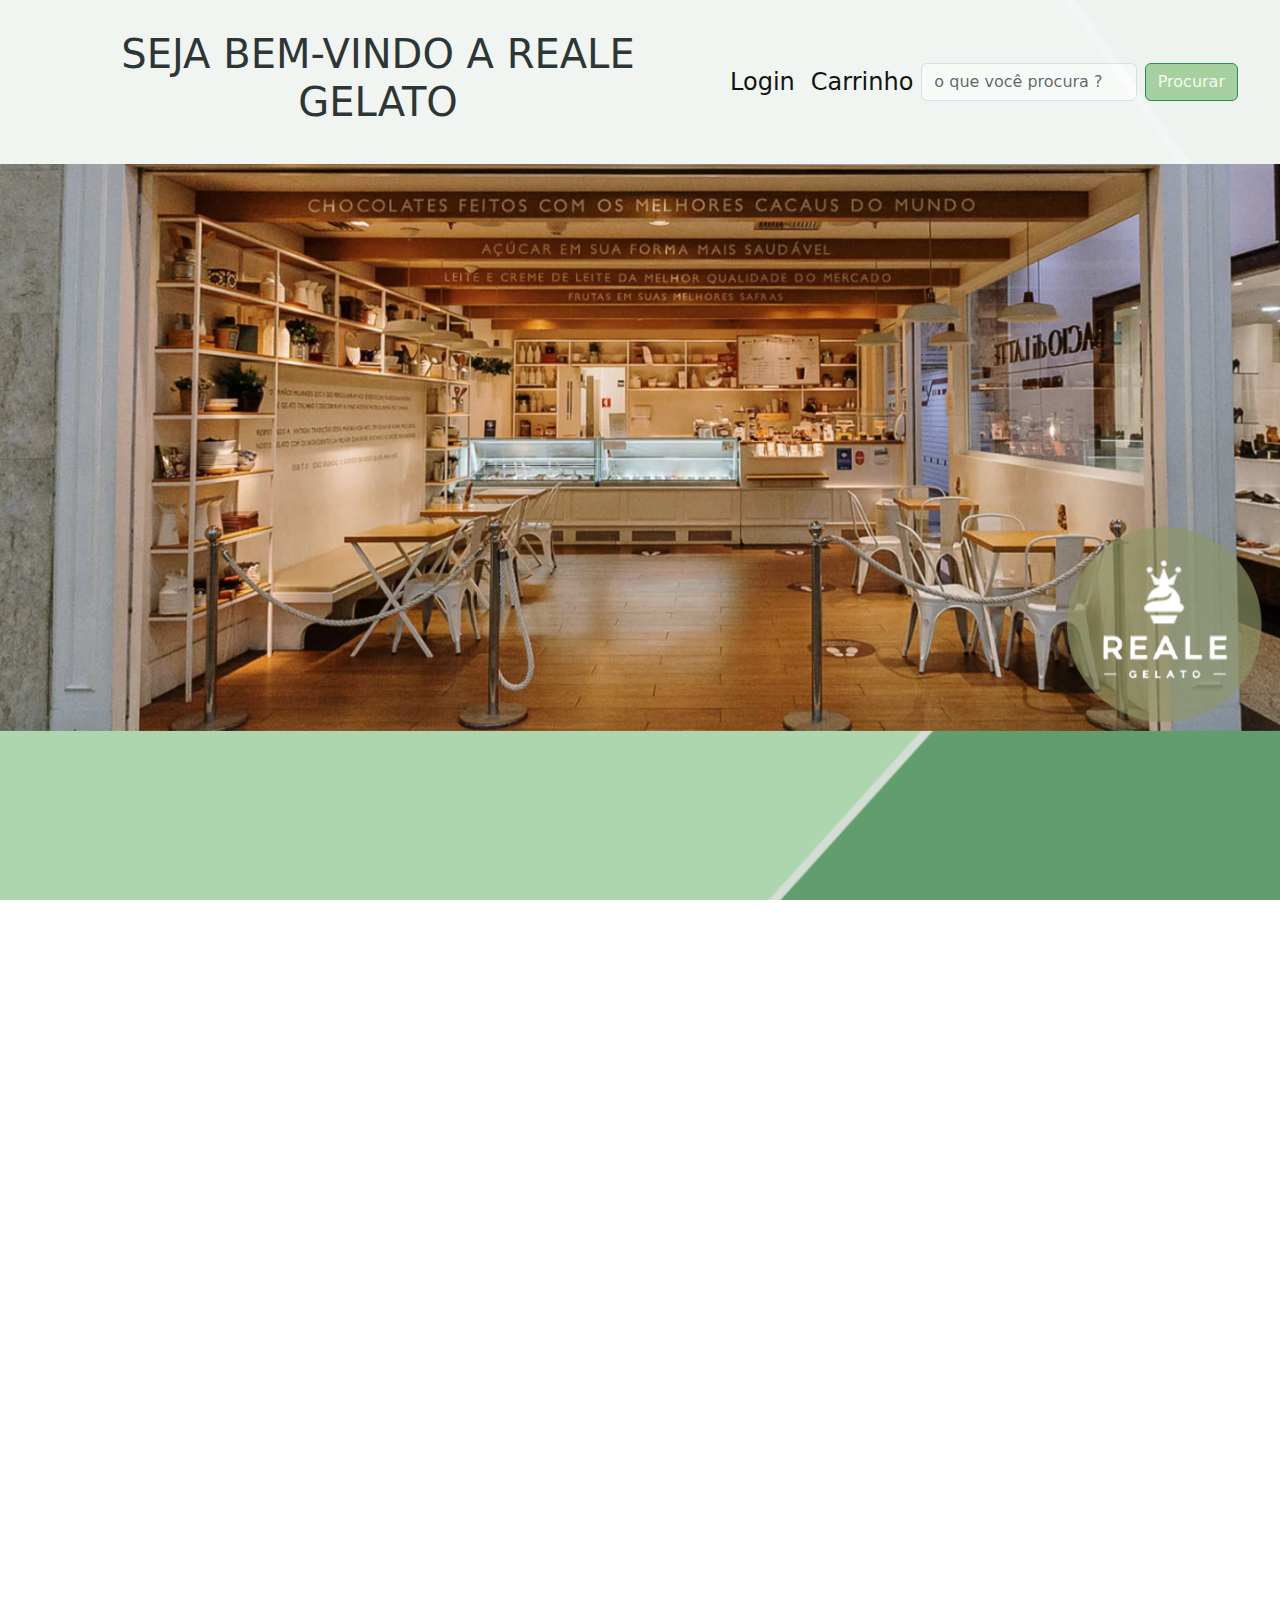
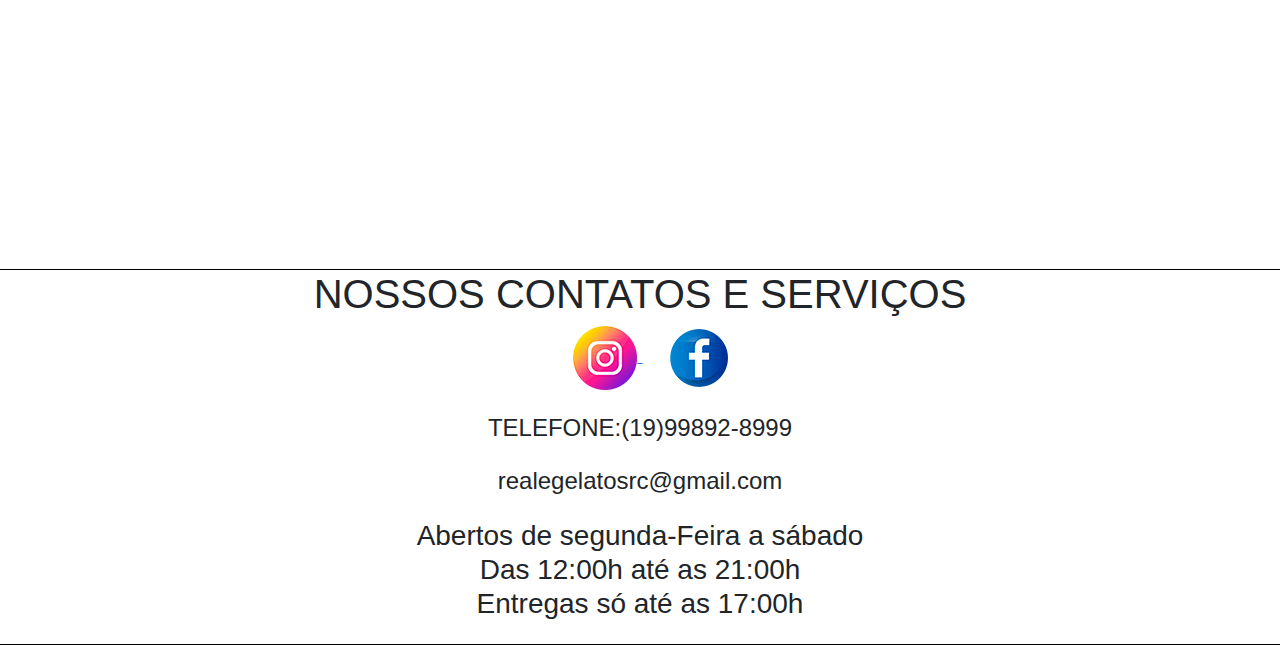
==== index.html @ 561f7391 "coloquei animacoes de js nos cardapios,e fiz uma pg de agradecimento" ====
<!doctype html>
<html lang="pt-br">

<head>
  <meta charset="utf-8">
  <meta name="viewport" content="width=device-width, initial-scale=1">
  <title>REALE GELATO</title>
  <link href="https://unpkg.com/aos@2.3.1/dist/aos.css" rel="stylesheet">
  <script src="https://unpkg.com/aos@2.3.1/dist/aos.js"></script>
  <link href="https://cdn.jsdelivr.net/npm/bootstrap@5.3.3/dist/css/bootstrap.min.css" rel="stylesheet"
    integrity="sha384-QWTKZyjpPEjISv5WaRU9OFeRpok6YctnYmDr5pNlyT2bRjXh0JMhjY6hW+ALEwIH" crossorigin="anonymous">
  <link rel="stylesheet" href="css/style.css">
</head>

<body>


  <nav class="navbar navbar-expand-lg bg-body-tertiary navbarcss">
    <div class="container-fluid">
      <button class="navbar-toggler" type="button" data-bs-toggle="collapse" data-bs-target="#navbarTogglerDemo03" aria-controls="navbarTogglerDemo03" aria-expanded="false" aria-label="Toggle navigation">
       <span class="navbar-toggler-icon"></span>
      </button>
      <h1>SEJA BEM-VINDO A REALE GELATO</h1>
      <div class="collapse navbar-collapse" id="navbarTogglerDemo03">
        <ul class="navbar-nav me-auto mb-2 mb-lg-0 box-link">
          <li class="nav-item">
            <a class="nav-link active link-navbar" aria-current="page" href="cadastro.html">Login</a>
          </li>
          <li class="nav-item">
            <a class="nav-link active link-navbar" href="carrinho.html">Carrinho</a>
          </li>
         
        </ul>
        <form class="d-flex" role="search">
          <input class="form-control me-2" type="search" placeholder="o que você procura ?" aria-label="Search">
          <button class="btn btn-outline-success pesquisar" type="submit">Procurar</button>
        </form>
      </div>
    </div>
  </nav>



  <div id="carouselExampleSlidesOnly" class="carousel slide" data-bs-ride="carousel">
    <div class="carousel-inner">
      <div class="carousel-item active" data-bs-interval="4000">
        <img src="imagecarrosel/ini.png" class="d-block w-100" alt="...">
      </div>
      <div class="carousel-item" data-bs-interval="4000">
        <img src="imagecarrosel/saboresnvsmilks.png" class="d-block w-100" alt="...">
      </div>
      <div class="carousel-item" data-bs-interval="4000">
        <img src="imagecarrosel/pisinicial.png" class="d-block w-100" alt="...">
      </div>
    </div>
  </div>

  <div class="card-container">
    <div class="card"  data-aos="fade-left">
      <img src="imagemassa/massa-cardapio.png" alt="">
      <div class="card-content">
        <h3>massa</h3>
        <p>Conhecido como sorvete artesanal, Sobremesa cremosa e saborosa,feita com igredientes frescos e naturais.Preparados em pequenos lotes para garantir qualidade, sabores excepcionais, frescor e suavidade a clientela.E um verdadeiro deleite para os amantes de sobremesa.
        </p>
        <a href="cardapiomassa.html" class="btn">VEJA MAIS</a>
      </div>
    </div>

    <div class="card" data-aos="fade-left">
      <img src="imagemilkshake/milkshake-cardapio.png" alt="">
      <div class="card-content">
        <h3>milkshake</h3>
        <p>Milkshakes cremosos e refrescantes,feito com massa de morango, chocolate,creme e baunilha ,com igredientes saborosos. Com a consistência espessa e suave,sera feito em copos altos com canudos largos, com chantilly em cima,seguido com suas caldas.
        </p>
        <a href="cardapiomilkshake.html" class="btn">VEJA MAIS</a>
      </div>
    </div>

    <div class="card"  data-aos="fade-left">
      <img src="imagepicoles/picole-cardapio.png" alt="">
      <div class="card-content">
        <h3>picoles</h3>
        <p>É deliciosa sobremesa que transforma  sabores em momentos refrescantes. Com sua forma icônica e cores vibrantes, ele lhe promete uma sensação unica com um frescor incrivel a cada mordida com seu exterior crocante ou suave. 
        </p>
        <a href="cardapiopicoles.html" class="btn">VEJA MAIS</a>
      </div>
    </div>
    
  </div>

  <div class="container">
    <div class="fundosobrenos" data-aos="zoom-in">
      <h1>SOBRE NÓS</h1>
      <div class="escrita">
        <h3 id="frase">BEM-VINDO À NOSSA SORVETERIA ITALIANA, ONDE TRADIÇÃO E SABOR SE ENCONTRAM PARA CRIAR MOMENTOS
          SABOROSOS PARA <br><br> SUA
          VIDA. <br><br> ESTAMOS LOCALIZADOS EM RIO CLARO-SP,CENTRO, VENHA VISITAR NOSSA SORVETERIA ITALIANA ,ONDE CADA
          SORVETE É UMA OBRA PRIMA. <br><br> FEITA COM PAIXÃO E OS MELHORES INGREDIENTES EM NOSSO ESPAÇO ACOLHEDOR E
          ENCANTADOR, VOCÊ DESCOBRIRÁ UMA VARIEDADE DE SABORES QUE CAPTURAM A ESSÊNCIA DAS <br><br> SORVETERIAS
          ITALIANAS. DESDE E OS
          CLASSICOS COMO PISTACHE, CADA SORVETE NOSSO É PREPARADO DIARIAMENTE PARA GARANTIR FRESCOR E QUALIDADE
          INCOMPARÁVEIS. </h3>
      </div>
    </div>
  </div>


  <div class="footer">
    <div class="footer-interior">
      <h1 class="titulocontatos">NOSSOS CONTATOS E SERVIÇOS</h1>
      <a href="https://www.instagram.com/accounts/login/">
        <img src="imagelogos/instagram.png" class="rede-social" alt="">
      </a>

      <a href="https://www.facebook.com/?locale=pt_BR">
        <img src="imagelogos/facebook2.png" class="rede-social" alt="">
      </a>

      <h4 class="contatos">TELEFONE:(19)99892-8999</h4>
      <h4 class="contatos">realegelatosrc@gmail.com</h4>
      <h3 class="contatos">Abertos de segunda-Feira a sábado <br> Das 12:00h até as 21:00h <br> Entregas só até as
        17:00h
      </h3>
    </div>
  </div>
   

  <script src="js/pginicial.js"></script>
  <script src="https://cdn.jsdelivr.net/npm/bootstrap@5.3.3/dist/js/bootstrap.bundle.min.js"
    integrity="sha384-YvpcrYf0tY3lHB60NNkmXc5s9fDVZLESaAA55NDzOxhy9GkcIdslK1eN7N6jIeHz"
    crossorigin="anonymous"></script>
</body>

</html>
---- css/style.css ----
@import url('https://fonts.googleapis.com/css2?family=Anton+SC&display=swap');

@import url('https://fonts.googleapis.com/css2?family=Ultra&display=swap');


@media only screen and (max-width: 768px) {

}

*{
    margin: 0px;
    padding: 0px;
    box-sizing: border-box;

}   

body{
    background-image: url(../imagefundos/fundocardapio.png);
    margin: 0;
    padding: 0;
    height: 100%;
    box-sizing: border-box;
    background-size: cover;
    background-attachment: fixed;
    text-align: center;
}

.navbarcss{
    padding: 30px;
    position: sticky;
    top: 0;
    z-index: 1;
    opacity: 90%;
    width: 100%;
}

.box-link{
   margin-left: 0.5rem;
}

.link-navbar{
    font-size: 24px;
    
}


.pesquisar{
    background-color: #A8D2A0;
    color: white;
    transition: all ease-in-out 1.1s;
}

.pesquisar:hover{
    scale: 1.1;
}

.titulo-frase{
    font-size: 2.5rem;
}

.card-container{
   display: flex;
   justify-content: center;
   flex-wrap: wrap;
   margin-top: 50px;
   gap: 2rem;
   margin-bottom: 3rem; 
    
}

.card{
    width: 25rem;
    background-color: #ffffff;
    border-radius: 15px;
    overflow: hidden;
    box-shadow: 0px 2px 4px rgb(0,0,0,0.2);
    transition: all ease-in-out 0.5s;
   
    img{
        width: 100%;
        height: auto;
    }
}
.card:hover{
    scale: 1.1;
}

.card-content{
    padding: 2rem;

    h3{
        font-family: "Anton SC", sans-serif;
        font-weight: 400;
        font-style: normal;
    }

    p{
        font-family: Arial, Helvetica, sans-serif;
        font-size: 15px;
        line-height: 1.3;
    }

    .btn{
        display: inline-block;
        padding: 8px 16px;
        background-color: #4BC4DA;
        color: white;
        text-decoration: none;
        border-radius: 15px;
        margin-top: 1rem;
    }
}

.container{
    display: flex;
    justify-content: center;
    align-items: center;
    margin-bottom: 4rem;
}

.fundosobrenos{
    background-color: white;
    opacity: 90%;
    padding: 1rem;
    width: 80rem;
    height: 100%;
    border-radius: 2rem;
  
    
    #frase{
        font-size: 1.5rem;
        margin-top: 1rem;
    }

        

    h1{
        font-family: "Anton SC", sans-serif;
        font-weight: 400;
        font-style: normal;
        color: rgb(0, 0, 0);
        
        
    }

    h3{
        margin-left: 1rem;
        margin-top: -0.5rem;
        font-family: "Anton SC", sans-serif;
        font-weight: 400;
        font-style: normal;
        color: rgb(0, 0, 0);
        
    }

}


.footer{
    width: auto;
    height: 15rem;
}
.footer-interior{
    
    border-top: 1px solid black;
    border-bottom: 1px solid black;
    margin-top: 15px;
}
.rede-social{
    margin-left: 1.5rem;
    
}

.titulocontatos{
 text-align: center;
 font-family: Arial, Helvetica, sans-serif;
 
}

.contatos{
    font-family: Arial, Helvetica, sans-serif;
    margin-left: 5px;
    margin: 1.5rem;

}
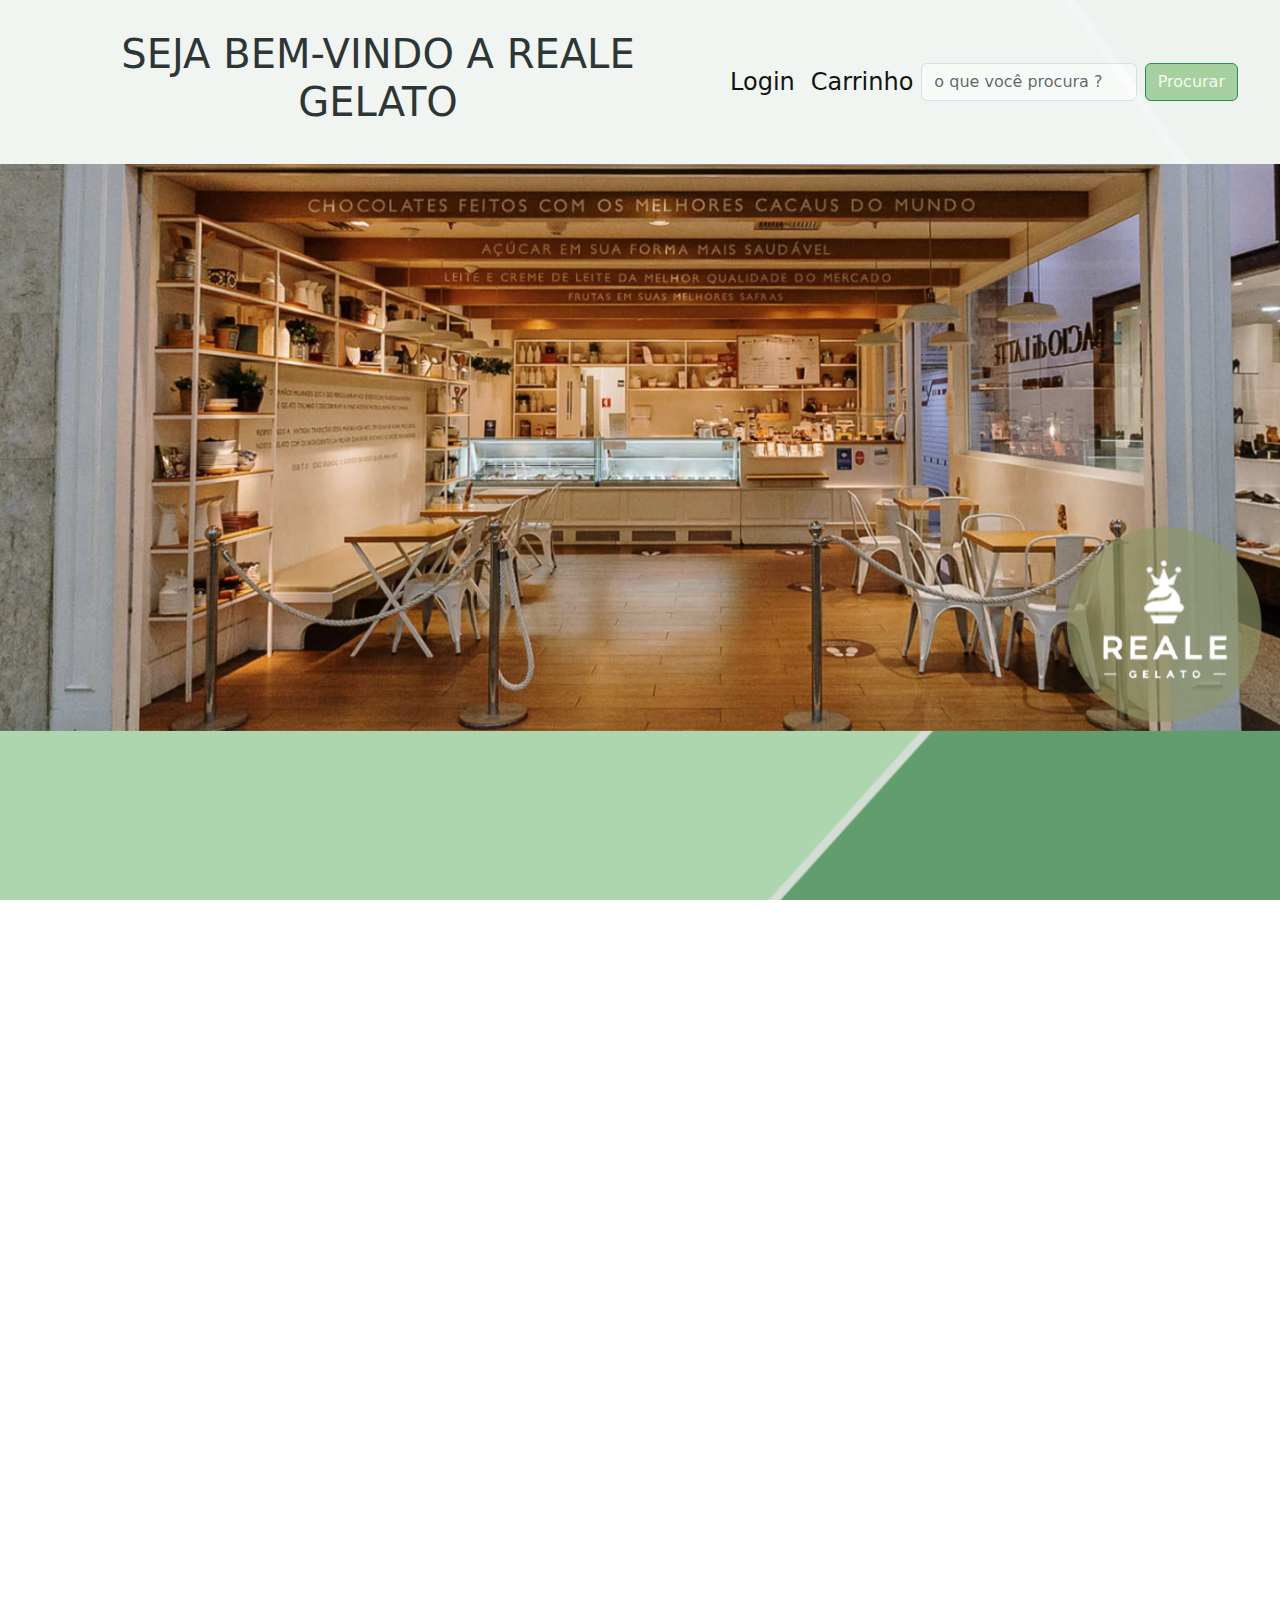
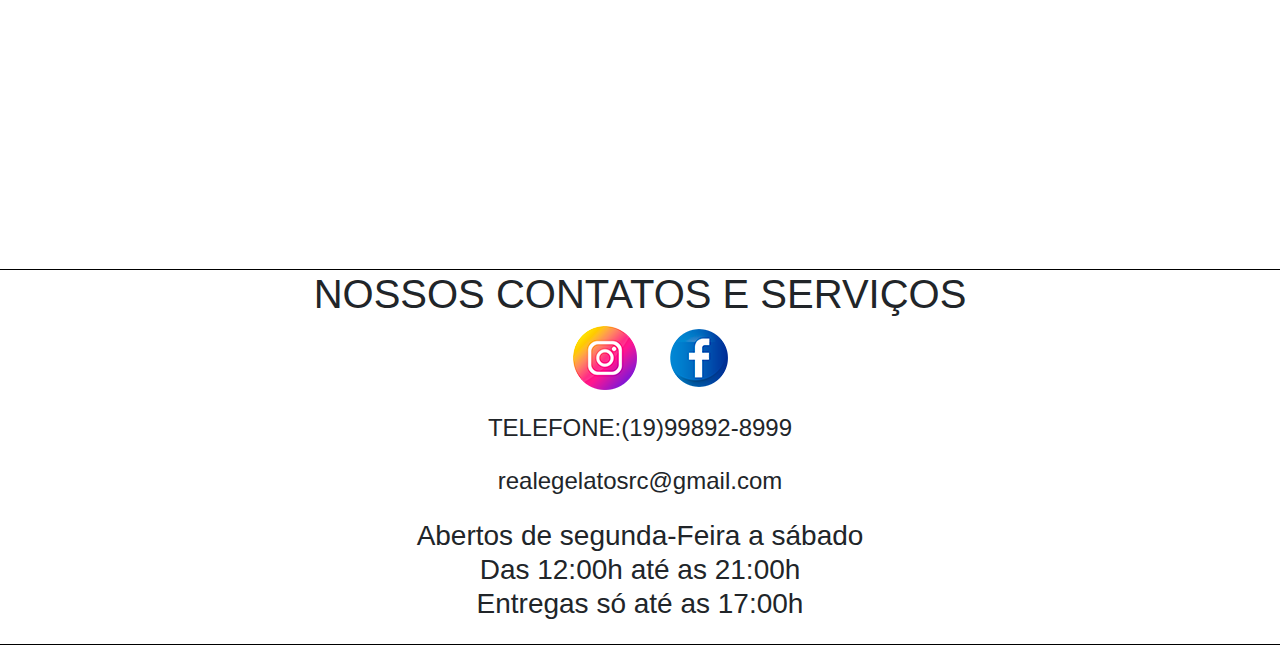
==== commit ab7fdf0e: "arrumei frase do milkshkae" ====
--- a/index.html
+++ b/index.html
@@ -55,8 +55,8 @@
     </div>
   </div>
 
-  <div class="card-container">
-    <div class="card"  data-aos="fade-left">
+  <div class="card-container"  data-aos="fade-right">
+    <div class="card">
       <img src="imagemassa/massa-cardapio.png" alt="">
       <div class="card-content">
         <h3>massa</h3>
@@ -66,17 +66,17 @@
       </div>
     </div>
 
-    <div class="card" data-aos="fade-left">
+    <div class="card">
       <img src="imagemilkshake/milkshake-cardapio.png" alt="">
       <div class="card-content">
         <h3>milkshake</h3>
-        <p>Milkshakes cremosos e refrescantes,feito com massa de morango, chocolate,creme e baunilha ,com igredientes saborosos. Com a consistência espessa e suave,sera feito em copos altos com canudos largos, com chantilly em cima,seguido com suas caldas.
+        <p>Milkshakes cremosos e refrescantes,feito com massa de morango, chocolate,creme e baunilha com igredientes saborosos. Com a consistência espessa e suave,sera feito em copos altos com canudos largos, com chantilly em cima,seguido com suas caldas.
         </p>
         <a href="cardapiomilkshake.html" class="btn">VEJA MAIS</a>
       </div>
     </div>
 
-    <div class="card"  data-aos="fade-left">
+    <div class="card">
       <img src="imagepicoles/picole-cardapio.png" alt="">
       <div class="card-content">
         <h3>picoles</h3>
--- a/css/style.css
+++ b/css/style.css
@@ -75,7 +75,7 @@
     overflow: hidden;
     box-shadow: 0px 2px 4px rgb(0,0,0,0.2);
     transition: all ease-in-out 0.5s;
-   
+    
     img{
         width: 100%;
         height: auto;
@@ -165,6 +165,10 @@
     border-top: 1px solid black;
     border-bottom: 1px solid black;
     margin-top: 15px;
+
+    a{
+        text-decoration: none;
+    }
 }
 .rede-social{
     margin-left: 1.5rem;
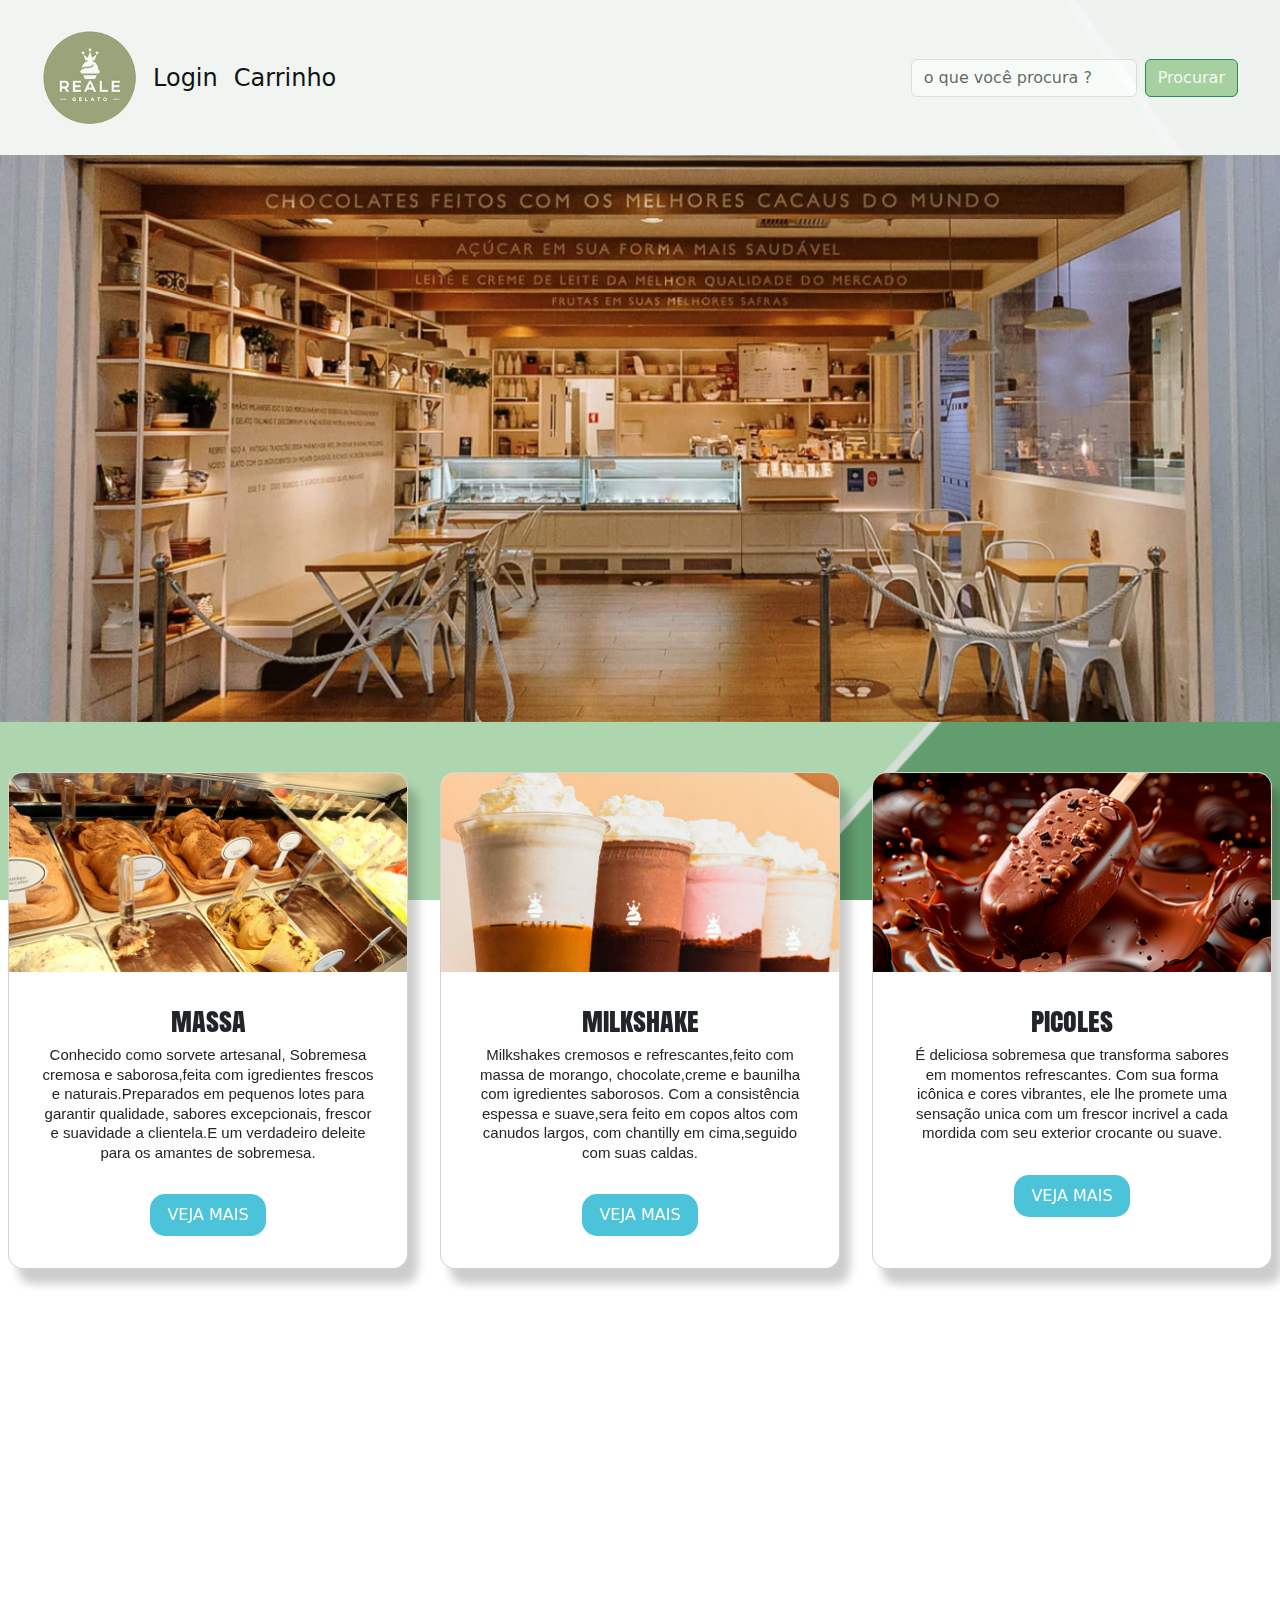
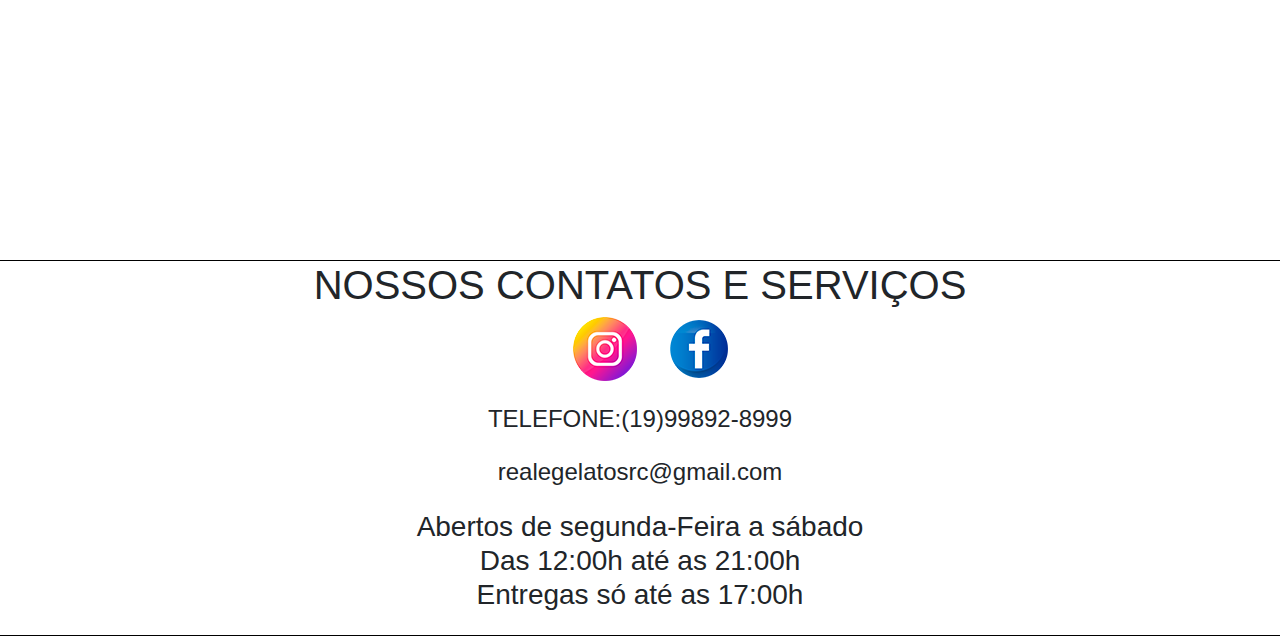
==== commit 0b3ce710: "nav bar adicionada erm malgumas pgs ,alterado foto do carrosel nen logo adicionado a navbar" ====
--- a/index.html
+++ b/index.html
@@ -17,10 +17,11 @@
 
   <nav class="navbar navbar-expand-lg bg-body-tertiary navbarcss">
     <div class="container-fluid">
-      <button class="navbar-toggler" type="button" data-bs-toggle="collapse" data-bs-target="#navbarTogglerDemo03" aria-controls="navbarTogglerDemo03" aria-expanded="false" aria-label="Toggle navigation">
-       <span class="navbar-toggler-icon"></span>
+      <button class="navbar-toggler" type="button" data-bs-toggle="collapse" data-bs-target="#navbarTogglerDemo03"
+        aria-controls="navbarTogglerDemo03" aria-expanded="false" aria-label="Toggle navigation">
+        <span class="navbar-toggler-icon"></span>
       </button>
-      <h1>SEJA BEM-VINDO A REALE GELATO</h1>
+      <img src="imagelogos/logo3.png" alt="" width="95">
       <div class="collapse navbar-collapse" id="navbarTogglerDemo03">
         <ul class="navbar-nav me-auto mb-2 mb-lg-0 box-link">
           <li class="nav-item">
@@ -29,7 +30,7 @@
           <li class="nav-item">
             <a class="nav-link active link-navbar" href="carrinho.html">Carrinho</a>
           </li>
-         
+
         </ul>
         <form class="d-flex" role="search">
           <input class="form-control me-2" type="search" placeholder="o que você procura ?" aria-label="Search">
@@ -44,7 +45,7 @@
   <div id="carouselExampleSlidesOnly" class="carousel slide" data-bs-ride="carousel">
     <div class="carousel-inner">
       <div class="carousel-item active" data-bs-interval="4000">
-        <img src="imagecarrosel/ini.png" class="d-block w-100" alt="...">
+        <img src="imagecarrosel/sei-la.png" class="d-block w-100" alt="...">
       </div>
       <div class="carousel-item" data-bs-interval="4000">
         <img src="imagecarrosel/saboresnvsmilks.png" class="d-block w-100" alt="...">
@@ -55,12 +56,14 @@
     </div>
   </div>
 
-  <div class="card-container"  data-aos="fade-right">
+  <div class="card-container" data-aos="fade-right">
     <div class="card">
       <img src="imagemassa/massa-cardapio.png" alt="">
       <div class="card-content">
         <h3>massa</h3>
-        <p>Conhecido como sorvete artesanal, Sobremesa cremosa e saborosa,feita com igredientes frescos e naturais.Preparados em pequenos lotes para garantir qualidade, sabores excepcionais, frescor e suavidade a clientela.E um verdadeiro deleite para os amantes de sobremesa.
+        <p>Conhecido como sorvete artesanal, Sobremesa cremosa e saborosa,feita com igredientes frescos e
+          naturais.Preparados em pequenos lotes para garantir qualidade, sabores excepcionais, frescor e suavidade a
+          clientela.E um verdadeiro deleite para os amantes de sobremesa.
         </p>
         <a href="cardapiomassa.html" class="btn">VEJA MAIS</a>
       </div>
@@ -70,7 +73,9 @@
       <img src="imagemilkshake/milkshake-cardapio.png" alt="">
       <div class="card-content">
         <h3>milkshake</h3>
-        <p>Milkshakes cremosos e refrescantes,feito com massa de morango, chocolate,creme e baunilha com igredientes saborosos. Com a consistência espessa e suave,sera feito em copos altos com canudos largos, com chantilly em cima,seguido com suas caldas.
+        <p>Milkshakes cremosos e refrescantes,feito com massa de morango, chocolate,creme e baunilha com igredientes
+          saborosos. Com a consistência espessa e suave,sera feito em copos altos com canudos largos, com chantilly em
+          cima,seguido com suas caldas.
         </p>
         <a href="cardapiomilkshake.html" class="btn">VEJA MAIS</a>
       </div>
@@ -80,12 +85,14 @@
       <img src="imagepicoles/picole-cardapio.png" alt="">
       <div class="card-content">
         <h3>picoles</h3>
-        <p>É deliciosa sobremesa que transforma  sabores em momentos refrescantes. Com sua forma icônica e cores vibrantes, ele lhe promete uma sensação unica com um frescor incrivel a cada mordida com seu exterior crocante ou suave. 
+        <p>É deliciosa sobremesa que transforma sabores em momentos refrescantes. Com sua forma icônica e cores
+          vibrantes, ele lhe promete uma sensação unica com um frescor incrivel a cada mordida com seu exterior crocante
+          ou suave.
         </p>
         <a href="cardapiopicoles.html" class="btn">VEJA MAIS</a>
       </div>
     </div>
-    
+
   </div>
 
   <div class="container">
@@ -94,7 +101,7 @@
       <div class="escrita">
         <h3 id="frase">BEM-VINDO À NOSSA SORVETERIA ITALIANA, ONDE TRADIÇÃO E SABOR SE ENCONTRAM PARA CRIAR MOMENTOS
           SABOROSOS PARA <br><br> SUA
-          VIDA. <br><br> ESTAMOS LOCALIZADOS EM RIO CLARO-SP,CENTRO, VENHA VISITAR NOSSA SORVETERIA ITALIANA ,ONDE CADA
+          VIDA. ESTAMOS LOCALIZADOS EM RIO CLARO-SP,CENTRO, VENHA VISITAR NOSSA SORVETERIA ITALIANA ,ONDE CADA
           SORVETE É UMA OBRA PRIMA. <br><br> FEITA COM PAIXÃO E OS MELHORES INGREDIENTES EM NOSSO ESPAÇO ACOLHEDOR E
           ENCANTADOR, VOCÊ DESCOBRIRÁ UMA VARIEDADE DE SABORES QUE CAPTURAM A ESSÊNCIA DAS <br><br> SORVETERIAS
           ITALIANAS. DESDE E OS
@@ -123,7 +130,7 @@
       </h3>
     </div>
   </div>
-   
+
 
   <script src="js/pginicial.js"></script>
   <script src="https://cdn.jsdelivr.net/npm/bootstrap@5.3.3/dist/js/bootstrap.bundle.min.js"
--- a/css/style.css
+++ b/css/style.css
@@ -11,7 +11,6 @@
     margin: 0px;
     padding: 0px;
     box-sizing: border-box;
-
 }   
 
 body{
@@ -54,9 +53,6 @@
     scale: 1.1;
 }
 
-.titulo-frase{
-    font-size: 2.5rem;
-}
 
 .card-container{
    display: flex;
@@ -73,7 +69,7 @@
     background-color: #ffffff;
     border-radius: 15px;
     overflow: hidden;
-    box-shadow: 0px 2px 4px rgb(0,0,0,0.2);
+    box-shadow: 10px 15px 10px rgba(0, 0, 0, 0.2);
     transition: all ease-in-out 0.5s;
     
     img{
@@ -132,23 +128,11 @@
         margin-top: 1rem;
     }
 
-        
-
-    h1{
-        font-family: "Anton SC", sans-serif;
-        font-weight: 400;
-        font-style: normal;
-        color: rgb(0, 0, 0);
-        
-        
-    }
 
     h3{
         margin-left: 1rem;
         margin-top: -0.5rem;
-        font-family: "Anton SC", sans-serif;
-        font-weight: 400;
-        font-style: normal;
+       
         color: rgb(0, 0, 0);
         
     }
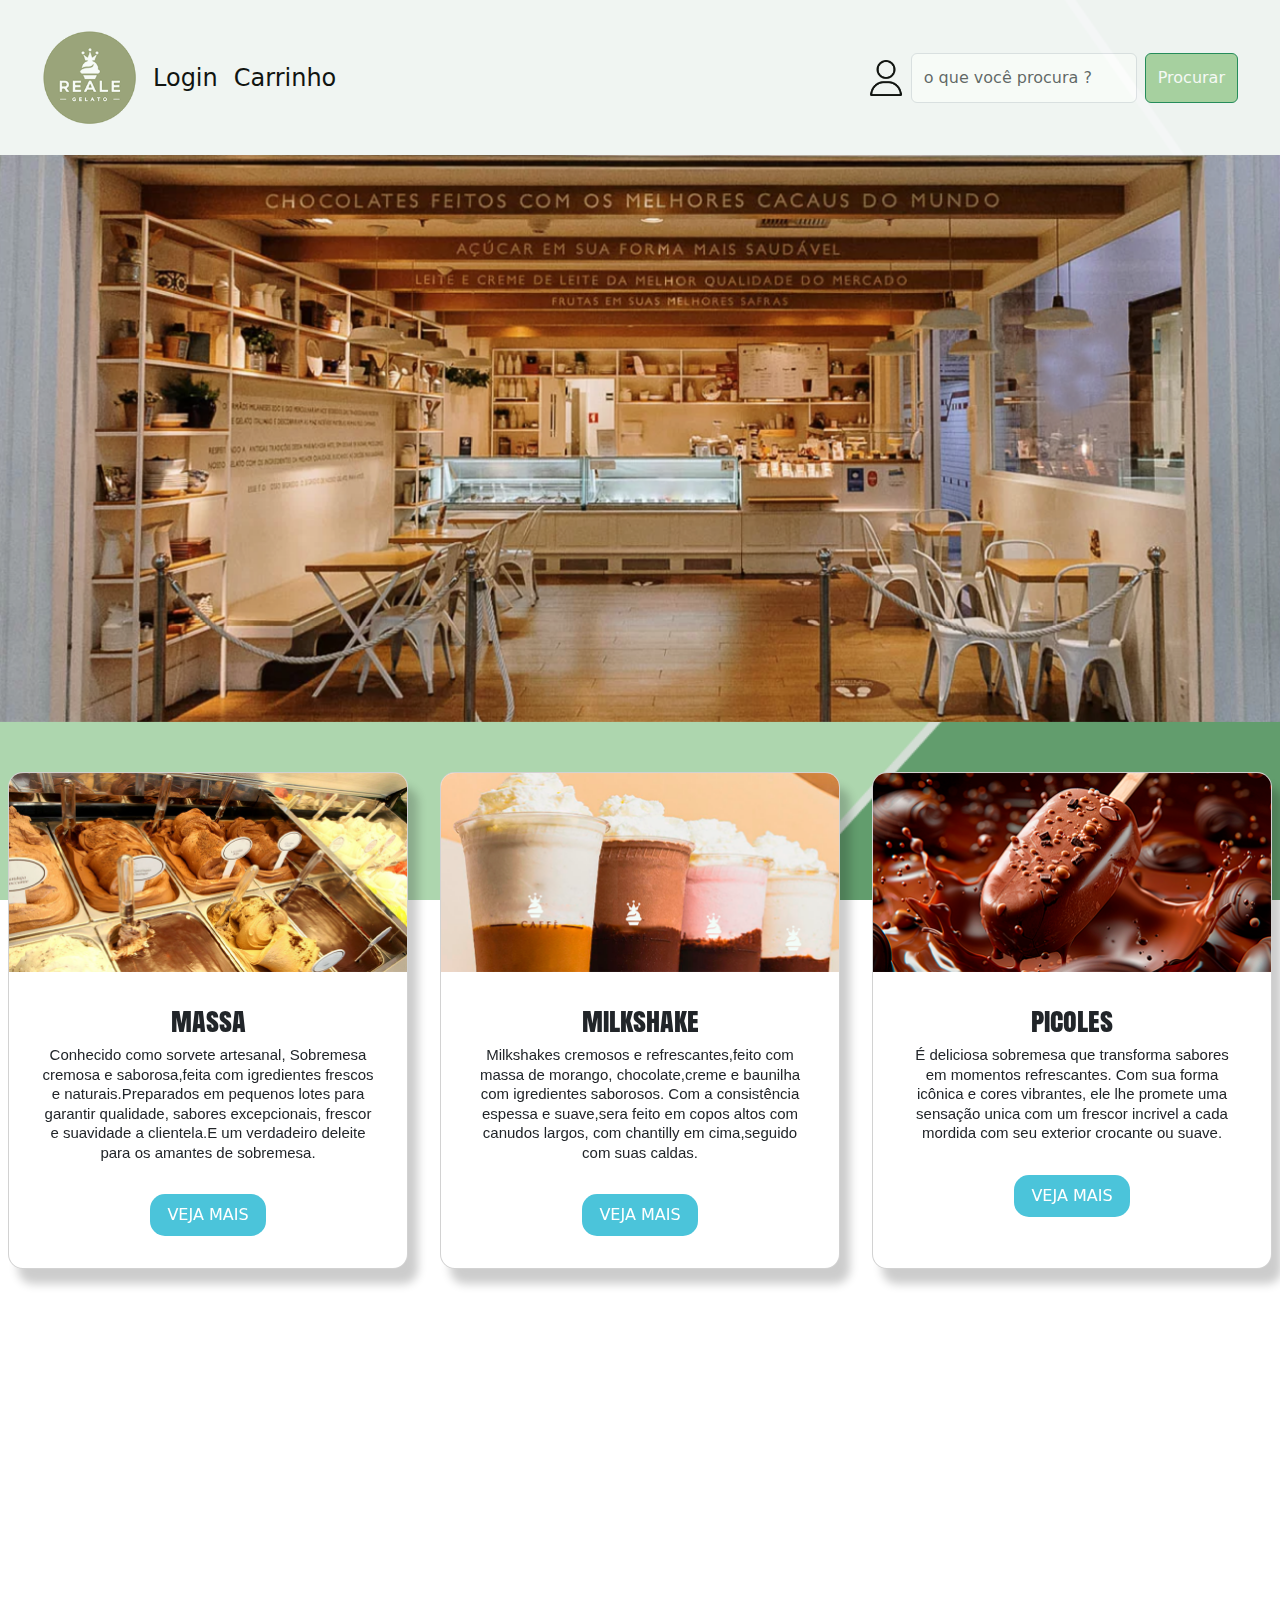
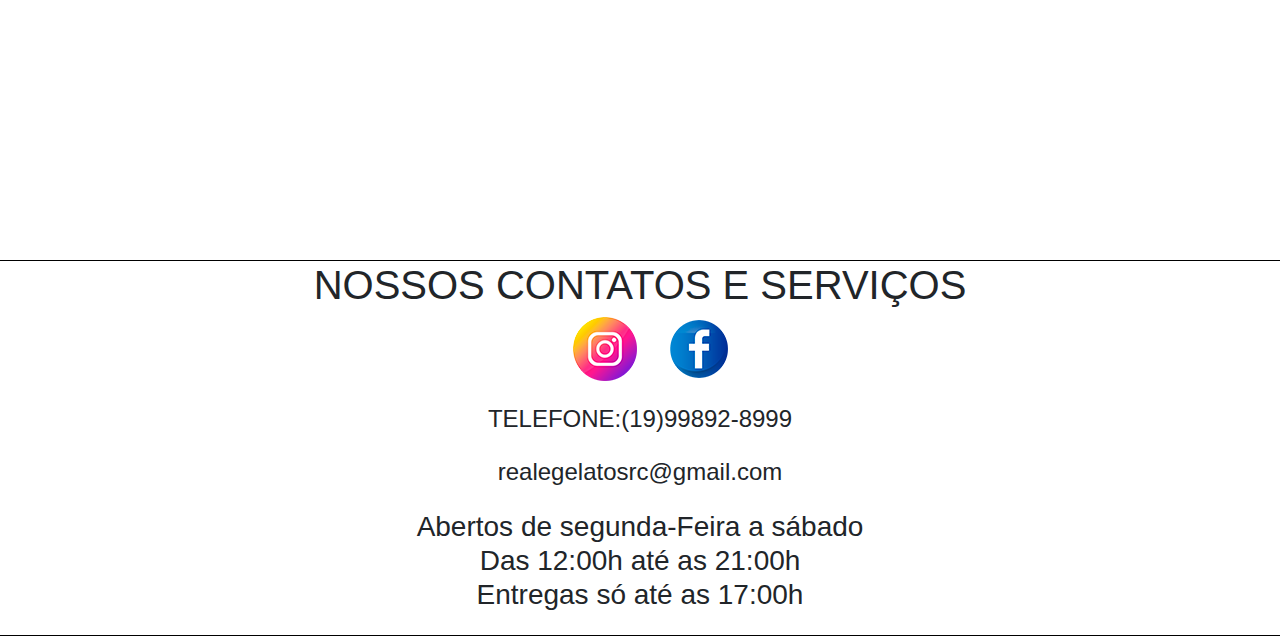
==== commit 97ba3c78: "feito um popup pro login do usuario e adicionado um user icon ao lado do imput da navbar" ====
--- a/index.html
+++ b/index.html
@@ -14,6 +14,30 @@
 
 <body>
 
+  <div id="container-login">
+    <div class="caixa-cadastro" id="caixalogin">
+      <h1>Login</h1>
+      <input type="text" placeholder="E-mail">
+      <br><br>
+
+      <div>
+        <input type="password" id="senha" placeholder="Senha">
+        <i class="bi bi-eye-fill" id="btn-senha" onclick="mostrarsenha()"></i>
+      </div>
+
+      <br><br>
+      <a href="index.html">
+        <button>CRIAR CONTA</button>
+      </a>
+      <br><br>
+      <a href="index.html">
+        <button>ENTRAR</button>
+      </a>
+
+      <h6>Não desejo me conectar agora</h6>
+
+    </div>
+  </div>
 
   <nav class="navbar navbar-expand-lg bg-body-tertiary navbarcss">
     <div class="container-fluid">
@@ -25,7 +49,7 @@
       <div class="collapse navbar-collapse" id="navbarTogglerDemo03">
         <ul class="navbar-nav me-auto mb-2 mb-lg-0 box-link">
           <li class="nav-item">
-            <a class="nav-link active link-navbar" aria-current="page" href="cadastro.html">Login</a>
+            <a id="login" class="nav-link active link-navbar" aria-current="page">Login</a>
           </li>
           <li class="nav-item">
             <a class="nav-link active link-navbar" href="carrinho.html">Carrinho</a>
@@ -33,12 +57,17 @@
 
         </ul>
         <form class="d-flex" role="search">
+          <a href="">
+            <img id="user-icon" src="imagelogos/user-icon.png" width="50px" alt="">
+          </a>
           <input class="form-control me-2" type="search" placeholder="o que você procura ?" aria-label="Search">
           <button class="btn btn-outline-success pesquisar" type="submit">Procurar</button>
         </form>
       </div>
     </div>
   </nav>
+
+
 
 
 
--- a/css/style.css
+++ b/css/style.css
@@ -31,6 +31,15 @@
     z-index: 1;
     opacity: 90%;
     width: 100%;
+
+    #user-icon{
+        padding: 7px;
+    }
+
+    a{
+        cursor: pointer;
+    }
+
 }
 
 .box-link{
@@ -51,6 +60,101 @@
 
 .pesquisar:hover{
     scale: 1.1;
+}
+
+#container-login{
+    
+    position: fixed;
+    display: none;
+    justify-content: center;
+    align-items: center;
+    height: 100vh;
+    width: 100vw;
+    z-index: 2;
+    
+}
+
+#caixalogin{
+    background-color: white;
+    width: 25.5rem;
+    height: 28rem;
+    margin: auto;
+    margin-top: 10rem;
+    padding: 50px;
+    border-radius: 12px;
+    text-align: center;
+    box-shadow: 0 0 10px black;
+    animation: animacao-login 1s;
+
+
+    
+   
+    
+   
+   
+    
+
+    input{
+        padding: 10px;
+        border-radius: 10px;
+        outline: none;
+        font-size: 15px;
+
+        
+    }
+
+    button{
+        width: 100%;
+        height: 3rem;
+        border: none;
+        border-radius: 10px;
+        background-color: #4bc4da;
+        color: white;
+        font-size: 15px;
+        cursor: pointer;
+        transition: all .3s;
+    }
+
+    button:active{
+        transform: scale(.8);
+    }
+
+    h6{
+        padding: 10px;
+        cursor: pointer;
+    }
+    
+    h6:hover{
+        text-decoration: underline;
+    }
+}
+
+@keyframes  animacao-login {
+    from{
+        scale: 0;
+    }
+    to{
+        scale: 1;
+    }
+}
+
+ 
+
+
+
+
+div{
+    position: relative;
+}
+
+div i{
+    font-size: 30px;
+    cursor: pointer;
+
+    position: absolute;
+    right: 15%;
+    margin-top: 4px;
+    
 }
 
 
